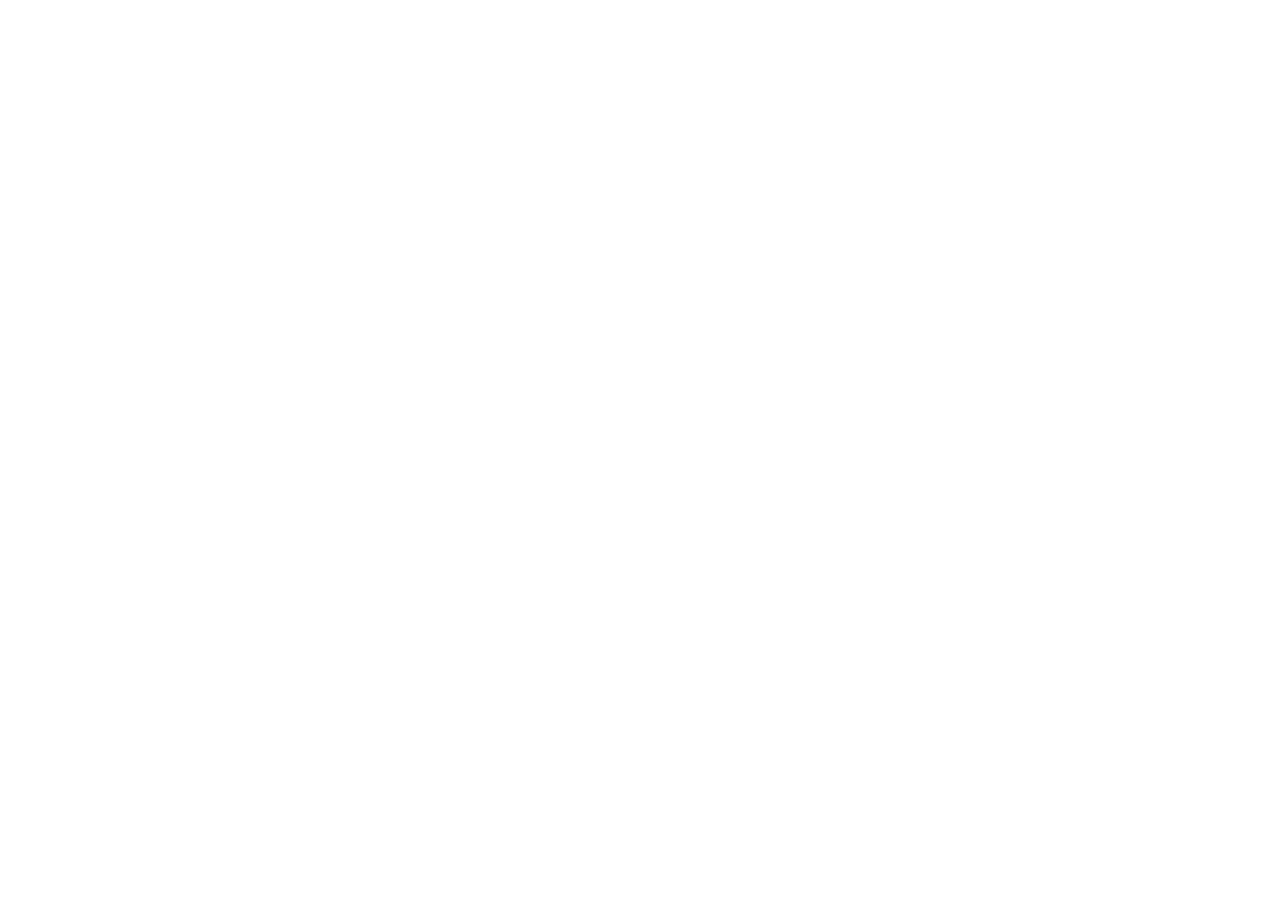
==== index.html @ ed1fb81c "준비" ====
<!DOCTYPE html>
<html lang="ko">
    <head>
        <meta charset="UTF-8" />
        <meta http-equiv="X-UA-Compatible" content="IE=edge" />
        <meta name="viewport" content="width=device-width, initial-scale=1.0" />
        <title></title>
        <link rel="stylesheet" href="./style.css" />
    </head>
    <body></body>
</html>
---- style.css ----
body {
    margin: 0;
    padding: 0;
    box-sizing: border-box;
}
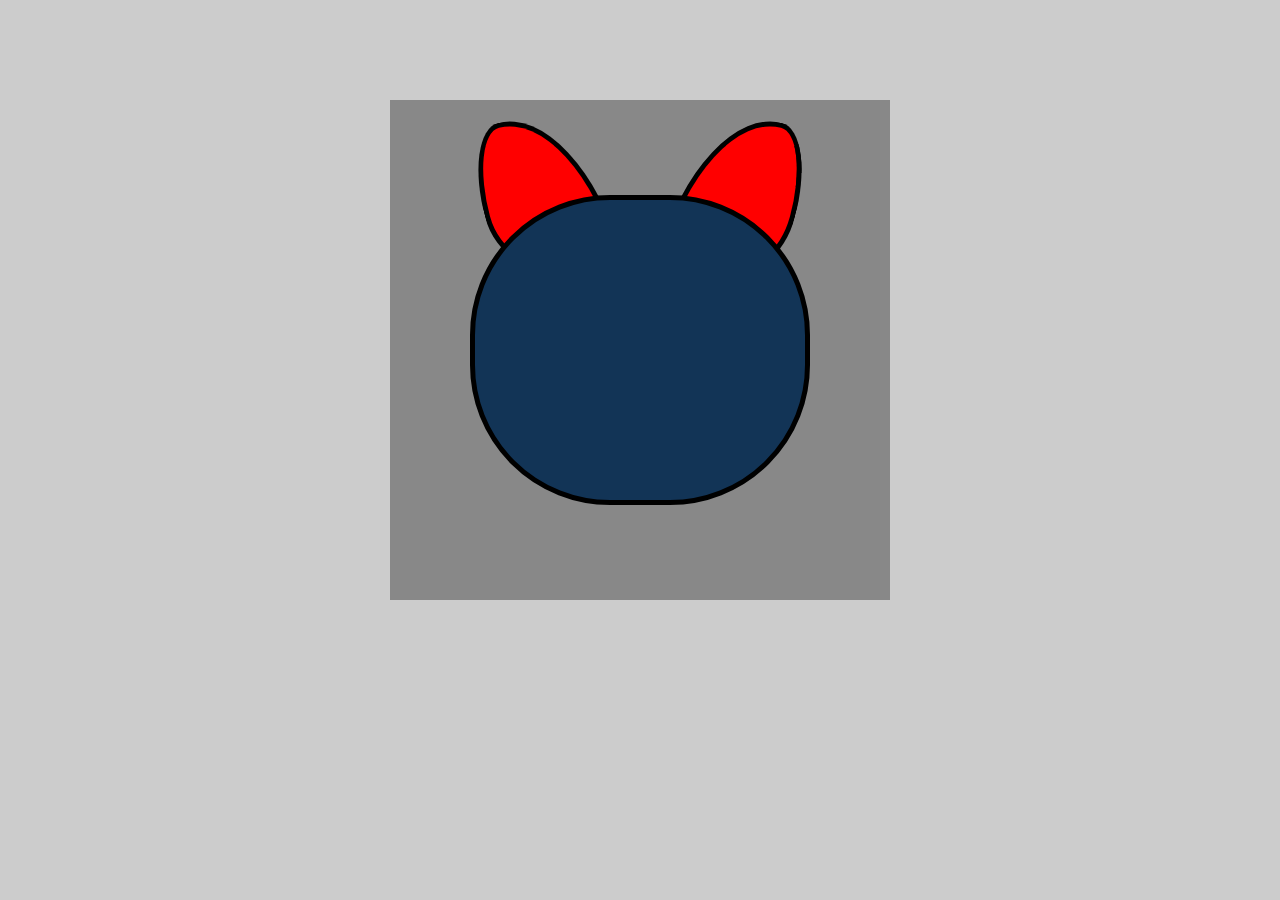
==== commit af4772fc: "얼굴, 귀" ====
--- a/index.html
+++ b/index.html
@@ -7,5 +7,11 @@
         <title></title>
         <link rel="stylesheet" href="./style.css" />
     </head>
-    <body></body>
+    <body>
+        <section class="frame">
+            <div class="ear-left"></div>
+            <div class="ear-right"></div>
+            <div class="face"></div>
+        </section>
+    </body>
 </html>
--- a/style.css
+++ b/style.css
@@ -2,4 +2,66 @@
     margin: 0;
     padding: 0;
     box-sizing: border-box;
+
+    background: #ccc;
 }
+
+.frame {
+    width: 500px;
+    height: 500px;
+    position: relative;
+    background-color: #888;
+    /* overflow: hidden; */
+    margin: 0 auto;
+
+    top: 100px;
+}
+
+.face {
+    position: absolute;
+    width: 330px;
+    height: 300px;
+    background-color: #123456;
+    margin: 0 auto;
+    top: 50%;
+    left: 50%;
+    transform: translate(-50%, -50%);
+
+    border: 5px solid #000;
+    border-radius: 140px;
+
+    z-index: 2;
+}
+
+.ear-left {
+    position: absolute;
+    top: 14px;
+    left: 91px;
+    background-color: red;
+    width: 112px;
+    height: 150px;
+
+    border: 5px solid black;
+    border-radius: 30% 70% 43% 57% / 55% 100% 0% 45%;
+
+    transform: rotate(-15deg);
+
+    z-index: 1;
+}
+
+.ear-right {
+    position: absolute;
+    top: 14px;
+    right: 91px;
+    background-color: red;
+    width: 112px;
+    height: 150px;
+
+    border: 5px solid black;
+    border-radius: 70% 30% 43% 57% / 100% 55% 45% 0%;
+    /* border-radius: 70% 30% 0% 100% / 100% 55% 45% 0%; */
+
+    transform: rotate(15deg);
+
+    z-index: 1;
+}
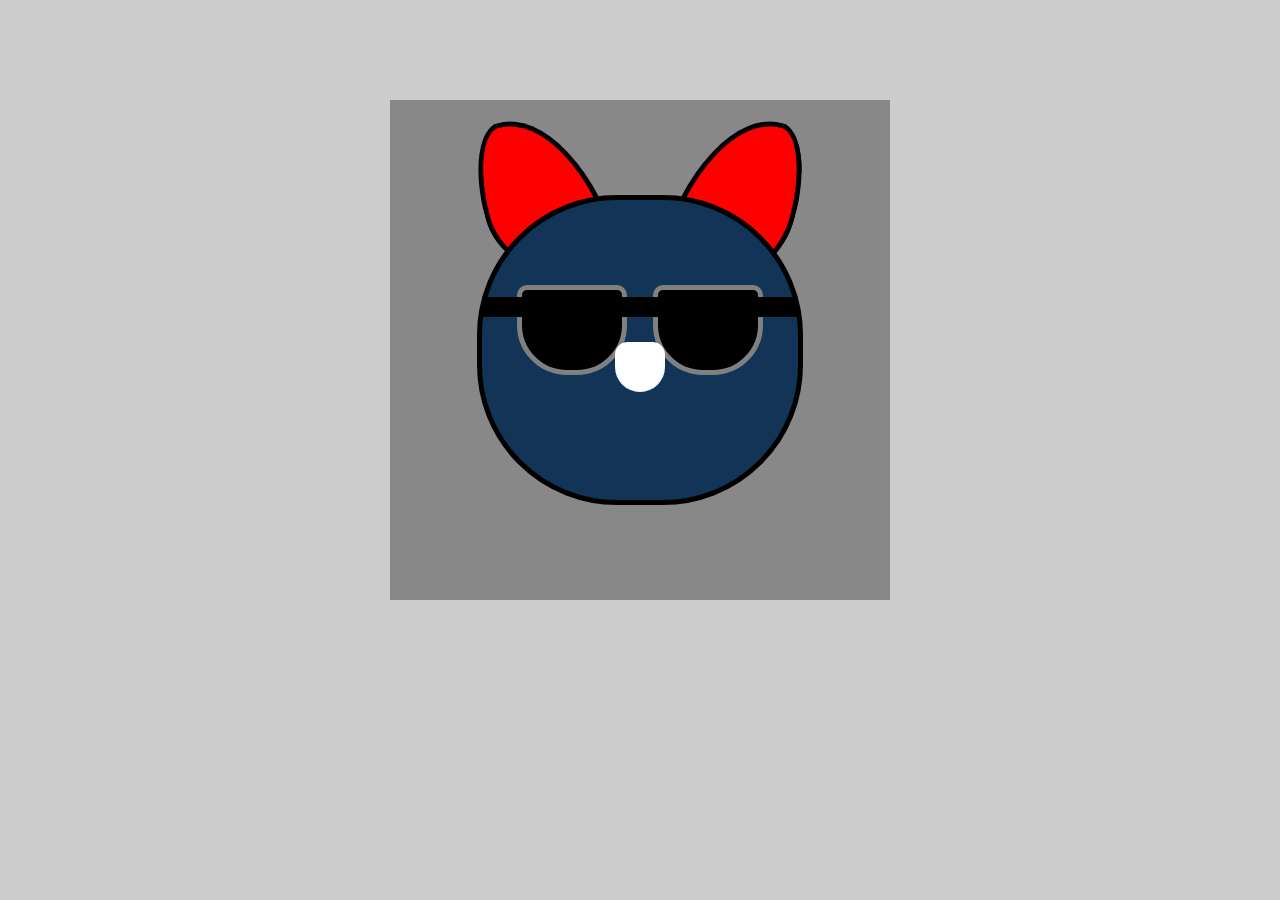
==== commit 08ced990: "선글라스 코" ====
--- a/index.html
+++ b/index.html
@@ -11,7 +11,16 @@
         <section class="frame">
             <div class="ear-left"></div>
             <div class="ear-right"></div>
-            <div class="face"></div>
+            <div class="face">
+                <div class="eyes-left"></div>
+                <div class="eyes-right"></div>
+                <div class="sunglass">
+                    <div class="left"></div>
+                    <div class="right"></div>
+                    <div class="bar"></div>
+                </div>
+                <div class="nose"></div>
+            </div>
         </section>
     </body>
 </html>
--- a/style.css
+++ b/style.css
@@ -15,22 +15,6 @@
     margin: 0 auto;
 
     top: 100px;
-}
-
-.face {
-    position: absolute;
-    width: 330px;
-    height: 300px;
-    background-color: #123456;
-    margin: 0 auto;
-    top: 50%;
-    left: 50%;
-    transform: translate(-50%, -50%);
-
-    border: 5px solid #000;
-    border-radius: 140px;
-
-    z-index: 2;
 }
 
 .ear-left {
@@ -65,3 +49,96 @@
 
     z-index: 1;
 }
+
+.face {
+    position: absolute;
+    width: 316px;
+    height: 300px;
+    background-color: #123456;
+    margin: 0 auto;
+    top: 50%;
+    left: 50%;
+    transform: translate(-50%, -50%);
+
+    border: 5px solid #000;
+    border-radius: 140px;
+
+    z-index: 2;
+}
+
+.eyes-left {
+    position: absolute;
+    width: 70px;
+    height: 70px;
+    background-color: #fff;
+    /* z-index: 3; */
+    top: 89px;
+    left: 58px;
+
+    border-radius: 50%;
+}
+
+.eyes-right {
+    position: absolute;
+    width: 70px;
+    height: 70px;
+    background-color: #fff;
+    /* z-index: 3; */
+    top: 89px;
+    right: 58px;
+
+    border-radius: 50%;
+}
+
+.left {
+    position: absolute;
+
+    top: 85px;
+    left: 35px;
+
+    width: 100px;
+    height: 80px;
+
+    background-color: #000;
+
+    border: 5px solid grey;
+    border-radius: 10px 10px 50px 50px;
+}
+
+.right {
+    position: absolute;
+
+    top: 85px;
+    right: 35px;
+
+    width: 100px;
+    height: 80px;
+
+    background-color: #000;
+
+    border: 5px solid grey;
+    border-radius: 10px 10px 50px 50px;
+}
+
+.bar {
+    position: absolute;
+    width: 100%;
+    height: 20px;
+
+    top: 97px;
+
+    background-color: #000;
+}
+
+.nose {
+    position: absolute;
+    background-color: #fff;
+    width: 50px;
+    height: 50px;
+
+    top: 142px;
+    left: 50%;
+    transform: translateX(-50%);
+
+    border-radius: 20px 20px 40px 40px;
+}
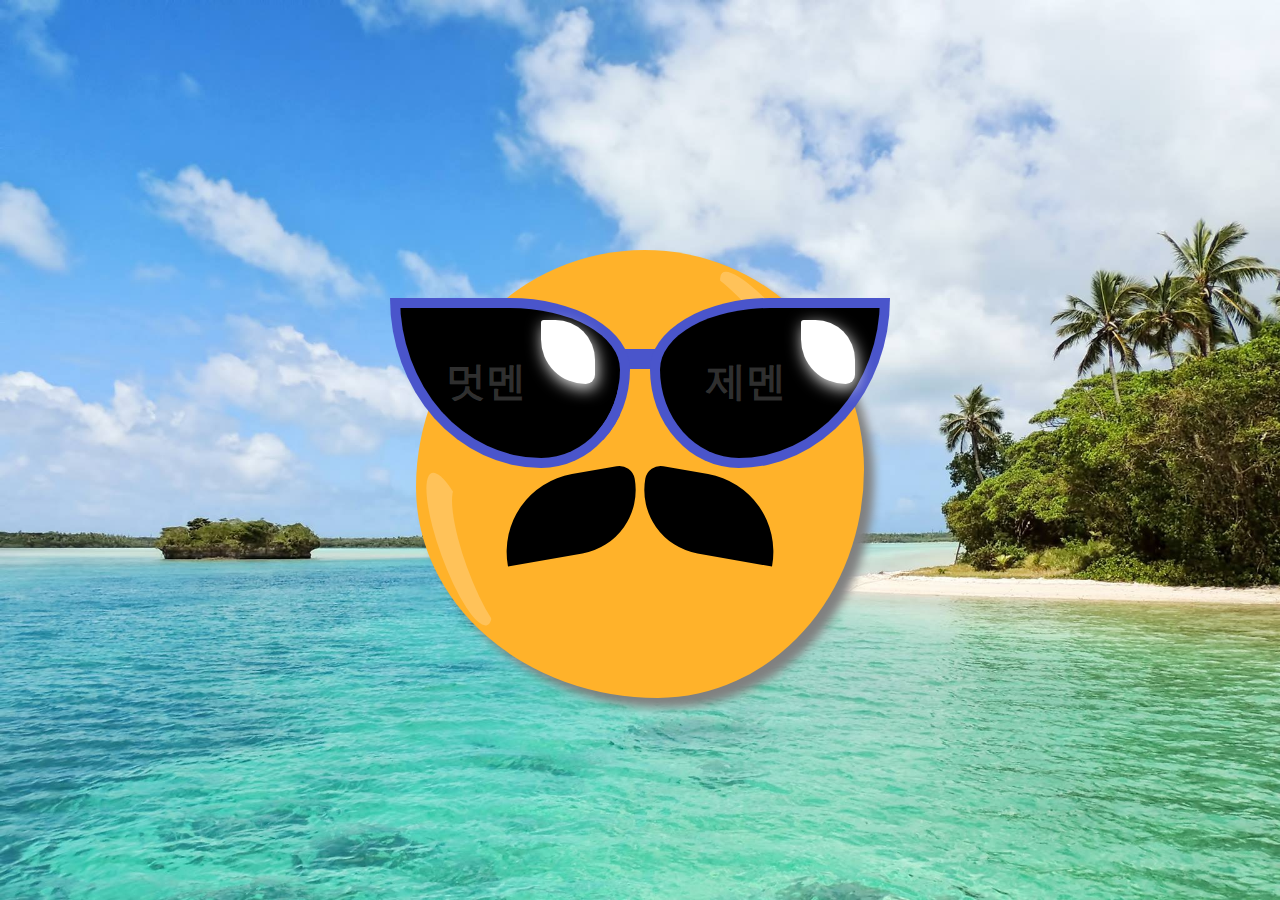
==== commit 5e37cc41: "최종" ====
--- a/index.html
+++ b/index.html
@@ -4,23 +4,30 @@
         <meta charset="UTF-8" />
         <meta http-equiv="X-UA-Compatible" content="IE=edge" />
         <meta name="viewport" content="width=device-width, initial-scale=1.0" />
-        <title></title>
+        <title>캐릭터 만들기 대회</title>
         <link rel="stylesheet" href="./style.css" />
     </head>
     <body>
-        <section class="frame">
-            <div class="ear-left"></div>
-            <div class="ear-right"></div>
-            <div class="face">
-                <div class="eyes-left"></div>
-                <div class="eyes-right"></div>
-                <div class="sunglass">
-                    <div class="left"></div>
-                    <div class="right"></div>
-                    <div class="bar"></div>
+        <div class="frame">
+            <div class="face"></div>
+            <div class="sunglass">
+                <div class="left">
+                    <div class="shine"></div>
+                    <div class="mut">멋멘</div>
                 </div>
-                <div class="nose"></div>
+                <div class="right">
+                    <div class="shine"></div>
+                    <div class="je">제멘</div>
+                </div>
+                <div class="bar"></div>
             </div>
-        </section>
+            <div class="mouth">
+                <div class="beard-left"></div>
+                <div class="beard-right"></div>
+                <!-- <div class="beard-shine"></div> -->
+            </div>
+            <div class="face-shine-bottom"></div>
+            <div class="face-shine-top"></div>
+        </div>
     </body>
 </html>
--- a/style.css
+++ b/style.css
@@ -1,144 +1,175 @@
-body {
+body,
+div {
     margin: 0;
     padding: 0;
-    box-sizing: border-box;
+}
 
-    background: #ccc;
+body {
+    background-image: url(./beach.jpg);
+    background-size: cover;
+    background-repeat: no-repeat;
 }
 
 .frame {
+    position: relative;
+    left: 50%;
+    transform: translate(-50%);
     width: 500px;
     height: 500px;
-    position: relative;
-    background-color: #888;
-    /* overflow: hidden; */
-    margin: 0 auto;
-
-    top: 100px;
+}
+.face {
+    margin: 250px auto;
+    width: 448px;
+    height: 448px;
+    background-color: #ffb22a;
+    border-radius: 51% 49% 46% 54% / 53% 49% 51% 47%;
+    box-shadow: 10px 10px 10px grey;
 }
 
-.ear-left {
+.sunglass .left,
+.sunglass .right {
     position: absolute;
-    top: 14px;
-    left: 91px;
-    background-color: red;
-    width: 112px;
+    top: 48px;
+    width: 220px;
     height: 150px;
-
-    border: 5px solid black;
-    border-radius: 30% 70% 43% 57% / 55% 100% 0% 45%;
-
-    transform: rotate(-15deg);
-
+    background-color: #000;
+    border: 10px solid #4a55cb;
     z-index: 1;
 }
 
-.ear-right {
-    position: absolute;
-    top: 14px;
-    right: 91px;
-    background-color: red;
-    width: 112px;
-    height: 150px;
+.sunglass .left {
+    left: 0;
 
-    border: 5px solid black;
-    border-radius: 70% 30% 43% 57% / 100% 55% 45% 0%;
-    /* border-radius: 70% 30% 0% 100% / 100% 55% 45% 0%; */
-
-    transform: rotate(15deg);
-
-    z-index: 1;
+    border-radius: 50% 50% 37% 63% / 0% 42% 58% 100%;
 }
 
-.face {
-    position: absolute;
-    width: 316px;
-    height: 300px;
-    background-color: #123456;
-    margin: 0 auto;
-    top: 50%;
-    left: 50%;
-    transform: translate(-50%, -50%);
+.sunglass .right {
+    right: 0;
 
-    border: 5px solid #000;
-    border-radius: 140px;
-
-    z-index: 2;
+    border-radius: 50% 50% 63% 37% / 42% 0% 100% 58%;
 }
 
-.eyes-left {
+.shine {
     position: absolute;
-    width: 70px;
-    height: 70px;
+    top: 12px;
+    right: 25px;
+    width: 54px;
+    height: 64px;
     background-color: #fff;
-    /* z-index: 3; */
-    top: 89px;
-    left: 58px;
-
-    border-radius: 50%;
+    border-radius: 6px 85px 20px 96px;
+    box-shadow: 2px 5px 16px 0px #eee;
+    box-sizing: border-box;
 }
 
-.eyes-right {
+.mut,
+.je {
     position: absolute;
-    width: 70px;
-    height: 70px;
-    background-color: #fff;
-    /* z-index: 3; */
-    top: 89px;
-    right: 58px;
+    top: 46px;
+    left: 46px;
+    color: rgb(255, 255, 255, 0.2);
+    font-size: 40px;
+    font-weight: 900;
 
-    border-radius: 50%;
+    animation: blink 3s infinite alternate;
 }
 
-.left {
+.sunglass .bar {
     position: absolute;
-
-    top: 85px;
-    left: 35px;
-
-    width: 100px;
-    height: 80px;
-
-    background-color: #000;
-
-    border: 5px solid grey;
-    border-radius: 10px 10px 50px 50px;
+    width: 40px;
+    top: 99px;
+    left: 50%;
+    transform: translateX(-50%);
+    border: 10px solid #4a55cb;
+    z-index: 0;
 }
 
-.right {
+/**/
+.mouth {
     position: absolute;
-
-    top: 85px;
-    right: 35px;
-
-    width: 100px;
-    height: 80px;
-
-    background-color: #000;
-
-    border: 5px solid grey;
-    border-radius: 10px 10px 50px 50px;
+    width: 280px;
+    height: 100px;
+    top: 45%;
+    left: 50%;
+    transform: translateX(-50%);
 }
 
-.bar {
-    position: absolute;
-    width: 100%;
-    height: 20px;
-
-    top: 97px;
-
+.beard-left,
+.beard-right {
+    width: 140px;
+    height: 80px;
     background-color: #000;
 }
 
-.nose {
+.beard-left {
+    float: left;
+    transform: rotate(-10deg);
+    border-radius: 81px 16px 66px 0;
+}
+
+.beard-right {
+    float: right;
+    transform: rotate(10deg);
+    border-radius: 16px 81px 0 66px;
+}
+
+/**/
+.face-shine-bottom {
     position: absolute;
-    background-color: #fff;
-    width: 50px;
-    height: 50px;
+    top: 230px;
+    left: 76px;
+    width: 38px;
+    height: 162px;
 
-    top: 142px;
-    left: 50%;
-    transform: translateX(-50%);
+    background-color: transparent;
+    box-shadow: 20px 20px 0 0 #ffc259;
+    border-radius: 50%;
+    transform: rotate(160deg);
 
-    border-radius: 20px 20px 40px 40px;
+    animation: shine 2s infinite alternate;
 }
+
+.face-shine-top {
+    position: absolute;
+    top: 2px;
+    right: 126px;
+    width: 38px;
+    height: 162px;
+
+    background-color: transparent;
+    box-shadow: 20px 20px 0 0 #ffc259;
+    border-radius: 50%;
+    transform: rotate(321deg);
+
+    animation: shine 2s infinite alternate;
+}
+
+@keyframes blink {
+    0% {
+        transform: scale(1.1);
+        color: rgb(255, 255, 255, 0.3);
+    }
+
+    50% {
+        transform: scale(0.8);
+        color: rgb(255, 255, 255, 0.1);
+    }
+
+    100% {
+        transform: scale(1.1);
+        color: rgb(255, 255, 255, 0.2);
+    }
+}
+
+@keyframes shine {
+    0% {
+        box-shadow: 20px 20px 0 0 #ffca6d;
+    }
+
+    50% {
+        box-shadow: 20px 20px 0 0 #fbb844;
+    }
+
+    100% {
+        box-shadow: 20px 20px 0 0 #ffca6d;
+    }
+}
